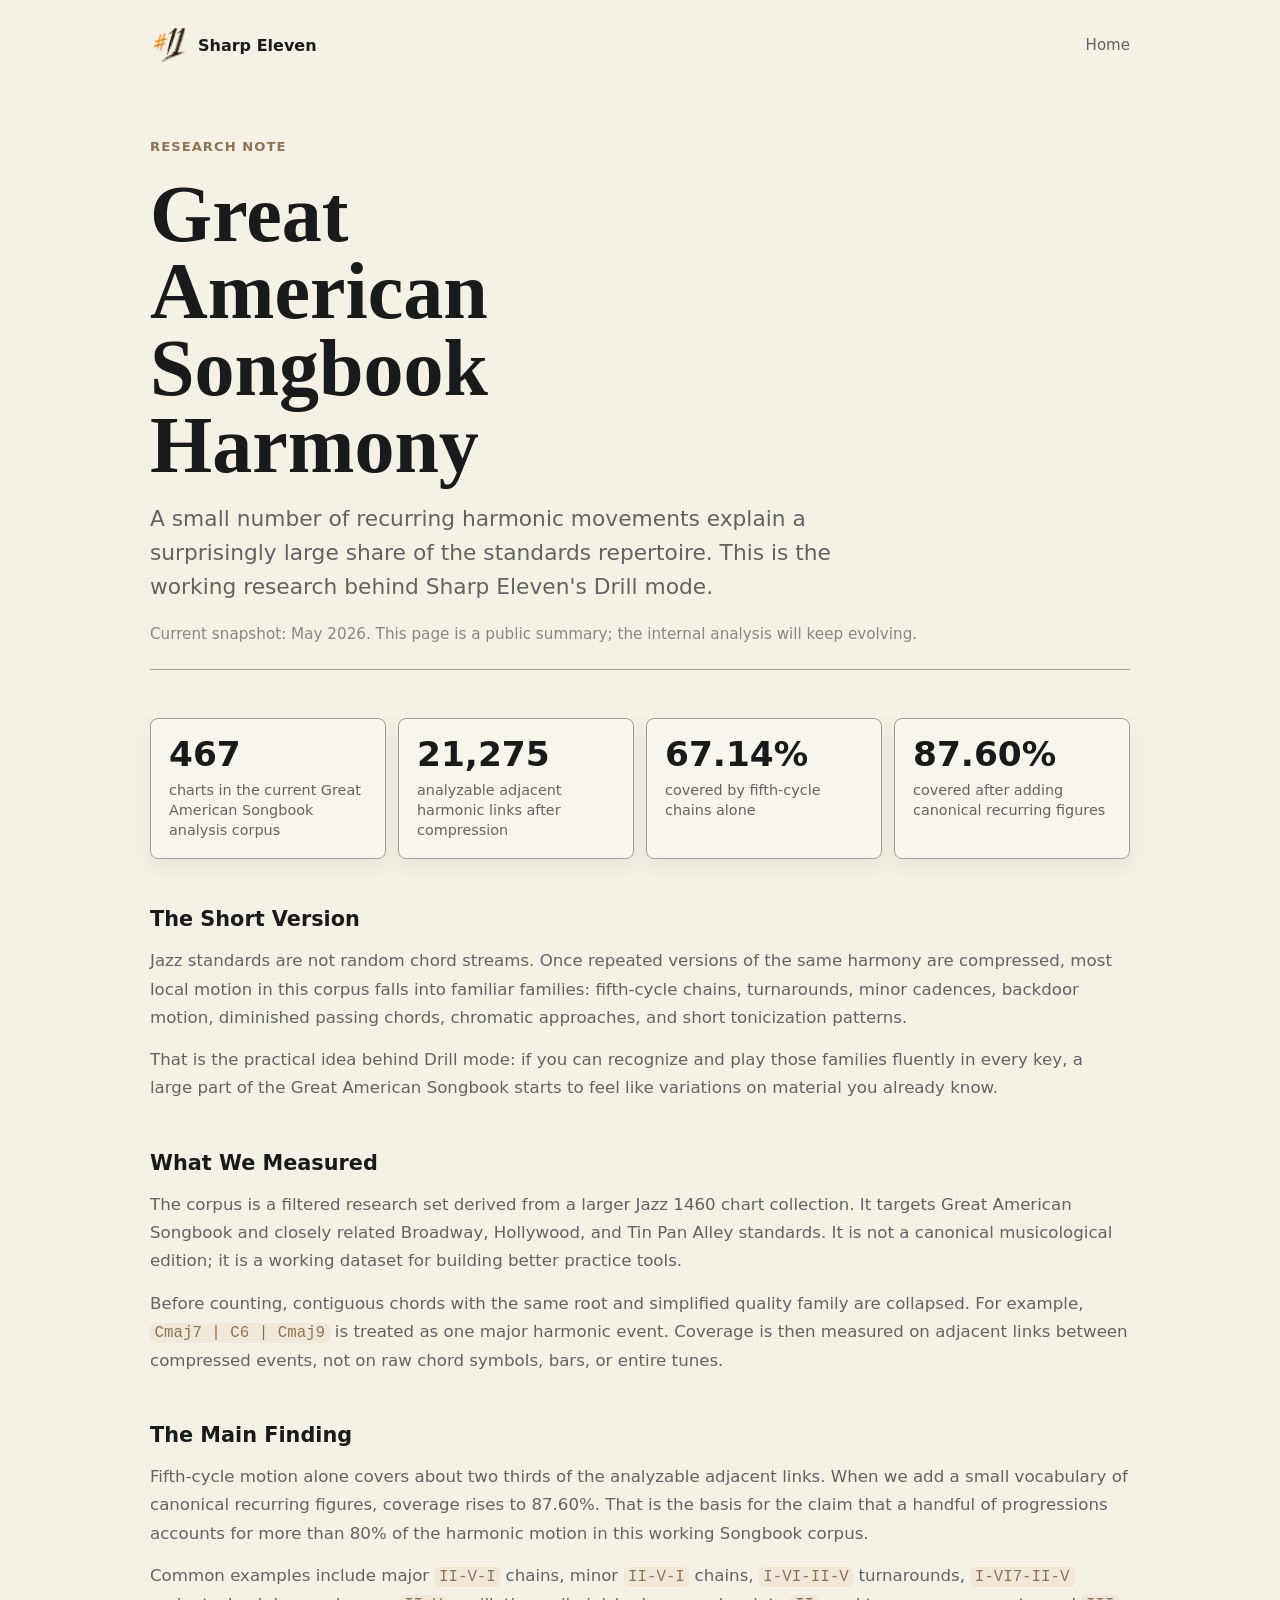
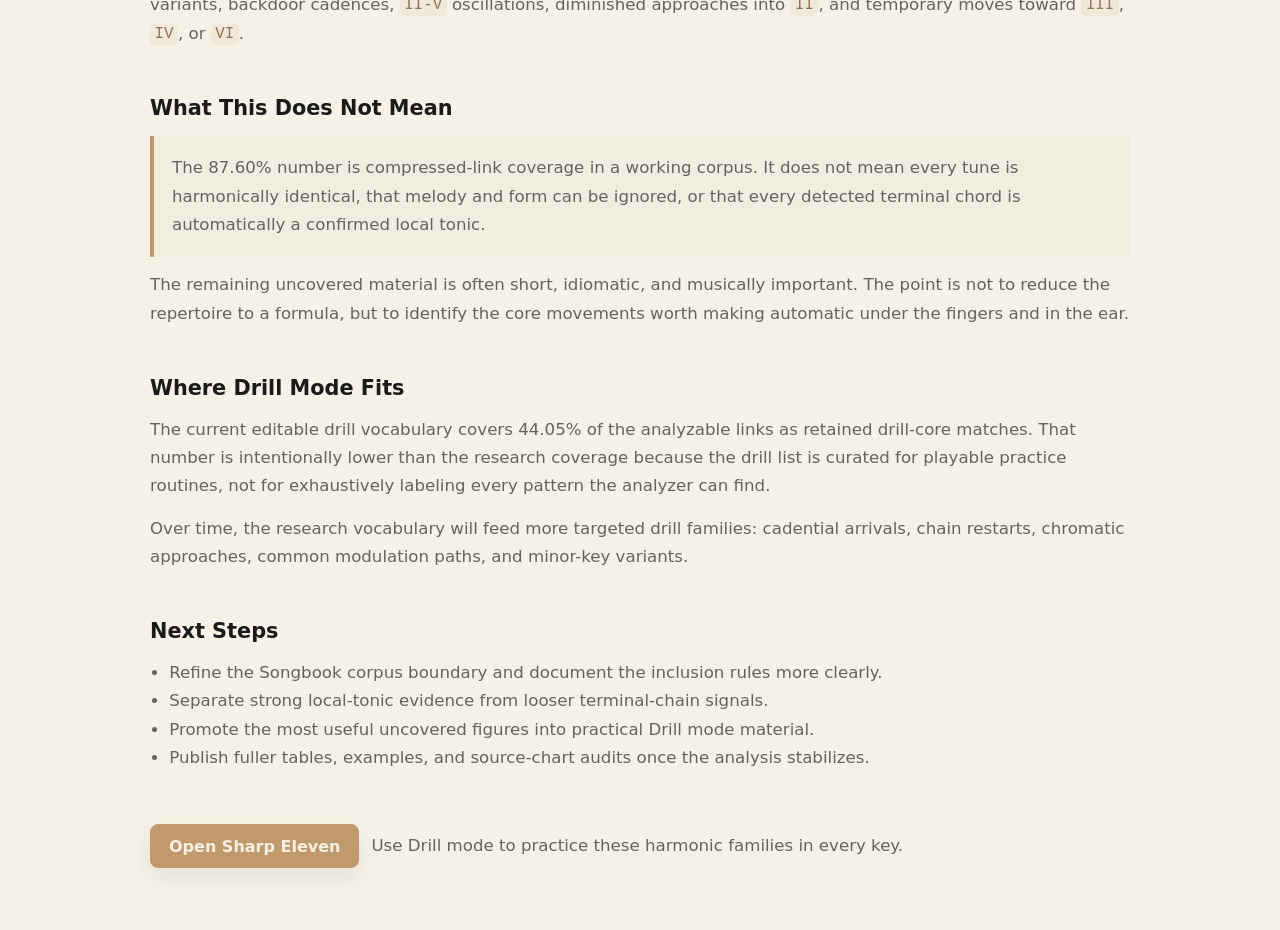
==== research/great-american-songbook-harmony/index.html @ 56c83b6d "Add Great American Songbook harmony research note" ====
<!DOCTYPE html>
<html lang="en">
<head>
  <meta charset="utf-8">
  <meta name="viewport" content="width=device-width, initial-scale=1">
  <title>Great American Songbook Harmony - Sharp Eleven</title>
  <meta name="description" content="A short Sharp Eleven research note on recurring harmonic progressions in a Great American Songbook analysis corpus.">
  <link rel="icon" href="../../favicons/favicon.ico" sizes="any">
  <link rel="icon" href="../../favicons/favicon-16x16.png" type="image/png" sizes="16x16">
  <link rel="icon" href="../../favicons/favicon-32x32.png" type="image/png" sizes="32x32">
  <link rel="icon" href="../../favicons/favicon-48x48.png" type="image/png" sizes="48x48">
  <link rel="apple-touch-icon" href="../../favicons/apple-touch-icon.png" sizes="180x180">
  <link rel="manifest" href="../../favicons/site.webmanifest">
  <meta name="theme-color" content="#f5f1e6">
  <link rel="stylesheet" href="../../theme.css">
  <style>
    :root {
      font-family: Inter, ui-sans-serif, system-ui, -apple-system, BlinkMacSystemFont, "Segoe UI", sans-serif;
    }

    * {
      box-sizing: border-box;
    }

    body {
      margin: 0;
      min-height: 100vh;
      background: var(--ui-bg);
      color: var(--ui-text);
    }

    a {
      color: var(--ui-accent-strong);
    }

    .page {
      width: min(980px, calc(100% - 32px));
      margin: 0 auto;
      padding: 26px 0 64px;
    }

    .topbar {
      display: flex;
      align-items: center;
      justify-content: space-between;
      gap: 16px;
      margin-bottom: clamp(36px, 7vw, 72px);
    }

    .brand {
      display: inline-flex;
      align-items: center;
      gap: 10px;
      color: var(--ui-text);
      font-weight: 760;
      text-decoration: none;
    }

    .brand-logo {
      width: 38px;
      height: 38px;
      object-fit: contain;
      flex: 0 0 auto;
    }

    .topbar-link {
      color: var(--ui-text-muted);
      font-size: 0.94rem;
      text-decoration: none;
    }

    main {
      display: grid;
      gap: clamp(28px, 5vw, 48px);
    }

    .article-header {
      display: grid;
      gap: 18px;
      padding-bottom: 24px;
      border-bottom: 1px solid var(--ui-border);
    }

    .eyebrow {
      margin: 0;
      color: var(--ui-accent-cool);
      font-size: 0.82rem;
      font-weight: 800;
      letter-spacing: 0.08em;
      text-transform: uppercase;
    }

    h1 {
      max-width: 12ch;
      margin: 0;
      font-family: Georgia, "Times New Roman", serif;
      font-size: clamp(2.8rem, 8vw, 5rem);
      line-height: 0.96;
      letter-spacing: 0;
    }

    .dek {
      max-width: 760px;
      margin: 0;
      color: var(--ui-text-muted);
      font-size: clamp(1.12rem, 2.4vw, 1.36rem);
      line-height: 1.58;
    }

    .meta {
      margin: 0;
      color: var(--ui-text-faint);
      font-size: 0.95rem;
      line-height: 1.5;
    }

    .stats {
      display: grid;
      grid-template-columns: repeat(4, minmax(0, 1fr));
      gap: 12px;
    }

    .stat {
      min-width: 0;
      padding: 18px;
      border: 1px solid var(--ui-border);
      border-radius: 8px;
      background: var(--ui-surface);
      box-shadow: var(--ui-control-shadow-soft);
    }

    .stat strong {
      display: block;
      color: var(--ui-text);
      font-size: clamp(1.45rem, 4vw, 2.15rem);
      line-height: 1;
    }

    .stat span {
      display: block;
      margin-top: 8px;
      color: var(--ui-text-muted);
      font-size: 0.9rem;
      line-height: 1.4;
    }

    section {
      display: grid;
      gap: 14px;
    }

    h2 {
      margin: 0;
      color: var(--ui-text);
      font-size: 1.3rem;
      line-height: 1.25;
      letter-spacing: 0;
    }

    p,
    li {
      color: var(--ui-text-muted);
      font-size: 1.04rem;
      line-height: 1.7;
    }

    p {
      margin: 0;
    }

    ul {
      margin: 0;
      padding-left: 1.2rem;
    }

    code {
      padding: 0.08rem 0.28rem;
      border-radius: 5px;
      background: var(--ui-chip-bg-subtle);
      color: var(--ui-accent-cool);
      font-size: 0.95em;
    }

    .note {
      padding: 18px;
      border-left: 4px solid var(--ui-accent);
      background: var(--ui-secondary-soft);
      color: var(--ui-text-muted);
    }

    .cta {
      display: flex;
      flex-wrap: wrap;
      gap: 12px;
      align-items: center;
      padding-top: 4px;
    }

    .button {
      min-height: 44px;
      display: inline-flex;
      align-items: center;
      justify-content: center;
      padding: 0 18px;
      border: 1px solid var(--ui-accent);
      border-radius: 8px;
      background: var(--ui-accent);
      color: var(--ui-bg);
      font-weight: 800;
      text-decoration: none;
      box-shadow: var(--ui-control-shadow);
    }

    @media (max-width: 760px) {
      .page {
        width: min(100% - 28px, 980px);
        padding-top: 20px;
      }

      .topbar {
        align-items: flex-start;
      }

      .stats {
        grid-template-columns: repeat(2, minmax(0, 1fr));
      }
    }

    @media (max-width: 460px) {
      .stats {
        grid-template-columns: 1fr;
      }
    }
  </style>
</head>
<body>
  <div class="page">
    <header class="topbar">
      <a class="brand" href="../../" aria-label="Sharp Eleven home">
        <img class="brand-logo" src="../../logo/classic-paper.png" alt="" width="256" height="256">
        <span>Sharp Eleven</span>
      </a>
      <a class="topbar-link" href="../../">Home</a>
    </header>

    <main>
      <header class="article-header">
        <p class="eyebrow">Research note</p>
        <h1>Great American Songbook Harmony</h1>
        <p class="dek">A small number of recurring harmonic movements explain a surprisingly large share of the standards repertoire. This is the working research behind Sharp Eleven's Drill mode.</p>
        <p class="meta">Current snapshot: May 2026. This page is a public summary; the internal analysis will keep evolving.</p>
      </header>

      <section class="stats" aria-label="Research summary numbers">
        <div class="stat">
          <strong>467</strong>
          <span>charts in the current Great American Songbook analysis corpus</span>
        </div>
        <div class="stat">
          <strong>21,275</strong>
          <span>analyzable adjacent harmonic links after compression</span>
        </div>
        <div class="stat">
          <strong>67.14%</strong>
          <span>covered by fifth-cycle chains alone</span>
        </div>
        <div class="stat">
          <strong>87.60%</strong>
          <span>covered after adding canonical recurring figures</span>
        </div>
      </section>

      <section>
        <h2>The Short Version</h2>
        <p>Jazz standards are not random chord streams. Once repeated versions of the same harmony are compressed, most local motion in this corpus falls into familiar families: fifth-cycle chains, turnarounds, minor cadences, backdoor motion, diminished passing chords, chromatic approaches, and short tonicization patterns.</p>
        <p>That is the practical idea behind Drill mode: if you can recognize and play those families fluently in every key, a large part of the Great American Songbook starts to feel like variations on material you already know.</p>
      </section>

      <section>
        <h2>What We Measured</h2>
        <p>The corpus is a filtered research set derived from a larger Jazz 1460 chart collection. It targets Great American Songbook and closely related Broadway, Hollywood, and Tin Pan Alley standards. It is not a canonical musicological edition; it is a working dataset for building better practice tools.</p>
        <p>Before counting, contiguous chords with the same root and simplified quality family are collapsed. For example, <code>Cmaj7 | C6 | Cmaj9</code> is treated as one major harmonic event. Coverage is then measured on adjacent links between compressed events, not on raw chord symbols, bars, or entire tunes.</p>
      </section>

      <section>
        <h2>The Main Finding</h2>
        <p>Fifth-cycle motion alone covers about two thirds of the analyzable adjacent links. When we add a small vocabulary of canonical recurring figures, coverage rises to 87.60%. That is the basis for the claim that a handful of progressions accounts for more than 80% of the harmonic motion in this working Songbook corpus.</p>
        <p>Common examples include major <code>II-V-I</code> chains, minor <code>II-V-I</code> chains, <code>I-VI-II-V</code> turnarounds, <code>I-VI7-II-V</code> variants, backdoor cadences, <code>II-V</code> oscillations, diminished approaches into <code>II</code>, and temporary moves toward <code>III</code>, <code>IV</code>, or <code>VI</code>.</p>
      </section>

      <section>
        <h2>What This Does Not Mean</h2>
        <p class="note">The 87.60% number is compressed-link coverage in a working corpus. It does not mean every tune is harmonically identical, that melody and form can be ignored, or that every detected terminal chord is automatically a confirmed local tonic.</p>
        <p>The remaining uncovered material is often short, idiomatic, and musically important. The point is not to reduce the repertoire to a formula, but to identify the core movements worth making automatic under the fingers and in the ear.</p>
      </section>

      <section>
        <h2>Where Drill Mode Fits</h2>
        <p>The current editable drill vocabulary covers 44.05% of the analyzable links as retained drill-core matches. That number is intentionally lower than the research coverage because the drill list is curated for playable practice routines, not for exhaustively labeling every pattern the analyzer can find.</p>
        <p>Over time, the research vocabulary will feed more targeted drill families: cadential arrivals, chain restarts, chromatic approaches, common modulation paths, and minor-key variants.</p>
      </section>

      <section>
        <h2>Next Steps</h2>
        <ul>
          <li>Refine the Songbook corpus boundary and document the inclusion rules more clearly.</li>
          <li>Separate strong local-tonic evidence from looser terminal-chain signals.</li>
          <li>Promote the most useful uncovered figures into practical Drill mode material.</li>
          <li>Publish fuller tables, examples, and source-chart audits once the analysis stabilizes.</li>
        </ul>
      </section>

      <section class="cta" aria-label="Practice call to action">
        <a class="button" href="../../">Open Sharp Eleven</a>
        <p>Use Drill mode to practice these harmonic families in every key.</p>
      </section>
    </main>
  </div>
</body>
</html>
---- theme.css ----
@import url("./theme-palettes.css");

:root {
  /* Palette derivation */
  --tone-paper: light-dark(white, black);
  --tone-ink: light-dark(black, white);
  --tone-raise: light-dark(white, var(--c-text));
  --tone-shadow: light-dark(var(--c-text), black);

  --c-surface: light-dark(
    color-mix(in srgb, var(--c-bg) 72%, white 28%),
    color-mix(in srgb, var(--c-bg) 94%, var(--c-text) 6%)
  );
  --c-text-weak: light-dark(
    color-mix(in srgb, var(--c-text) 66%, var(--c-bg) 34%),
    color-mix(in srgb, var(--c-text) 72%, var(--c-bg) 28%)
  );
  --c-border: light-dark(
    color-mix(in srgb, var(--c-text) 38%, var(--c-bg) 62%),
    color-mix(in srgb, var(--c-text) 18%, var(--c-bg) 82%)
  );
  --c-shadow: color-mix(in srgb, var(--tone-shadow) 16%, transparent 84%);
  --c-overlay: color-mix(in srgb, var(--c-surface) 72%, transparent 28%);

  /* Shared UI tokens */
  --ui-bg: var(--c-bg);
  --ui-page-bg: color-mix(in srgb, var(--c-bg) 88%, var(--c-surface) 12%);
  --ui-phone-frame-page-bg: light-dark(
    color-mix(in srgb, var(--c-bg) 82%, white 18%),
    color-mix(in srgb, var(--c-bg) 90%, var(--c-surface) 10%)
  );
  --ui-bg-elevated: light-dark(
    color-mix(in srgb, var(--c-bg) 85%, var(--c-surface) 15%),
    color-mix(in srgb, var(--c-bg) 74%, var(--c-surface) 26%)
  );
  --ui-bg-gradient-end: color-mix(in srgb, var(--c-bg) 75%, var(--tone-ink) 25%);
  --ui-surface: var(--c-surface);
  --ui-surface-strong: color-mix(in srgb, var(--c-surface) 88%, var(--tone-ink) 12%);
  --ui-surface-control: color-mix(in srgb, var(--c-surface) 85%, var(--tone-ink) 15%);
  --ui-surface-input: light-dark(
    color-mix(in srgb, var(--c-surface) 70%, white 30%),
    color-mix(in srgb, var(--c-surface) 94%, var(--c-text) 6%)
  );
  --ui-surface-muted: color-mix(in srgb, var(--c-surface) 70%, var(--c-bg) 30%);
  --ui-text: var(--c-text);
  --ui-text-muted: var(--c-text-weak);
  --ui-text-soft: color-mix(in srgb, var(--c-text) 90%, var(--c-text-weak) 10%);
  --ui-text-faint: color-mix(in srgb, var(--c-text-weak) 75%, var(--c-bg) 25%);
  --ui-text-inverse: var(--c-bg);
  --ui-border: var(--c-border);
  --ui-border-strong: color-mix(in srgb, var(--c-border) 78%, var(--tone-raise) 22%);
  --ui-accent: var(--c-accent);
  --ui-accent-strong: color-mix(in srgb, var(--c-accent) 84%, var(--tone-ink) 16%);
  --ui-accent-warm: color-mix(in srgb, var(--c-accent) 86%, var(--c-secondary) 14%);
  --ui-accent-cool: color-mix(in srgb, var(--c-accent) 70%, var(--c-text) 30%);
  --ui-secondary: var(--c-secondary);
  --ui-secondary-strong: color-mix(in srgb, var(--c-secondary) 70%, var(--c-accent) 30%);
  --ui-secondary-soft: color-mix(in srgb, var(--c-secondary) 16%, transparent 84%);
  --ui-danger: var(--c-danger);
  --ui-focus-ring: color-mix(in srgb, var(--c-accent) 85%, transparent 15%);
  --ui-shadow-color-soft: color-mix(in srgb, var(--c-shadow) 82%, transparent 18%);
  --ui-shadow-color-strong: var(--c-shadow);
  --ui-shadow-soft: 0 10px 24px var(--ui-shadow-color-soft);
  --ui-shadow-strong: 0 24px 60px var(--ui-shadow-color-strong);
  --ui-glow-accent-subtle: color-mix(in srgb, var(--c-accent) 92%, transparent 8%);
  --ui-glow-accent: color-mix(in srgb, var(--c-accent) 84%, transparent 16%);
  --ui-glow-cool: color-mix(in srgb, var(--ui-accent-strong) 84%, var(--tone-raise) 16%);
  --ui-overlay-backdrop: color-mix(in srgb, var(--c-overlay) 100%, transparent 0%);
  --ui-overlay-panel: color-mix(in srgb, var(--c-overlay) 80%, var(--c-bg) 20%);
  --ui-overlay-card: linear-gradient(180deg, color-mix(in srgb, var(--c-overlay) 60%, var(--tone-ink) 40%) 0%, var(--ui-overlay-panel) 100%);
  --ui-welcome-card: linear-gradient(135deg, color-mix(in srgb, var(--c-bg) 70%, var(--c-surface) 30%) 0%, color-mix(in srgb, var(--c-surface) 60%, var(--tone-ink) 40%) 100%);

  /* Reusable controls and screen chrome */
  --ui-stage-bg: light-dark(
    color-mix(in srgb, var(--c-bg) 72%, var(--c-surface) 28%),
    color-mix(in srgb, var(--c-bg) 45%, var(--c-surface) 55%)
  );
  --ui-stage-highlight: light-dark(
    color-mix(in srgb, var(--ui-stage-bg) 86%, white 14%),
    color-mix(in srgb, var(--ui-stage-bg) 94%, var(--c-text) 6%)
  );
  --ui-control-bg: light-dark(
    color-mix(in srgb, var(--c-surface) 70%, white 30%),
    var(--c-surface)
  );
  --ui-control-active-bg: light-dark(
    color-mix(in srgb, var(--c-surface) 52%, white 48%),
    color-mix(in srgb, var(--c-surface) 96%, var(--c-text) 4%)
  );
  --ui-control-muted-bg: color-mix(in srgb, var(--ui-control-bg) 72%, transparent 28%);
  --ui-control-line: color-mix(in srgb, var(--ui-text) 10%, transparent 90%);
  --ui-control-line-strong: color-mix(in srgb, var(--ui-text) 16%, transparent 84%);
  --ui-control-shadow-color: light-dark(
    color-mix(in srgb, var(--ui-shadow-color-soft) 55%, transparent 45%),
    color-mix(in srgb, black 18%, transparent 82%)
  );
  --ui-control-shadow-color-soft: light-dark(
    color-mix(in srgb, var(--ui-shadow-color-soft) 48%, transparent 52%),
    color-mix(in srgb, black 18%, transparent 82%)
  );
  --ui-control-shadow: 0 10px 22px var(--ui-control-shadow-color);
  --ui-control-shadow-soft: 0 7px 18px var(--ui-control-shadow-color-soft);
  --ui-stage-shadow: 0 14px 32px light-dark(
    color-mix(in srgb, var(--ui-shadow-color-soft) 52%, transparent 48%),
    color-mix(in srgb, black 20%, transparent 80%)
  );
  --ui-phone-frame-shadow: 0 18px 42px color-mix(in srgb, var(--ui-shadow-color-soft) 55%, transparent 45%);
  --ui-inset-border: color-mix(in srgb, white 12%, transparent 88%);
  --ui-inset-border-strong: color-mix(in srgb, white 18%, transparent 82%);
  --ui-inset-border-hover: color-mix(in srgb, white 22%, transparent 78%);
  --ui-translucent-surface: color-mix(in srgb, white 4%, transparent 96%);
  --ui-translucent-surface-hover: color-mix(in srgb, white 8%, transparent 92%);

  --ui-chip-bg: color-mix(in srgb, var(--c-accent) 14%, transparent 86%);
  --ui-chip-bg-hover: color-mix(in srgb, var(--c-accent) 20%, transparent 80%);
  --ui-chip-bg-subtle: color-mix(in srgb, var(--c-accent) 10%, transparent 90%);
  --ui-chip-bg-strong: color-mix(in srgb, var(--c-accent) 24%, transparent 76%);
  --ui-chip-border: color-mix(in srgb, var(--c-accent) 28%, transparent 72%);
  --ui-chip-border-hover: color-mix(in srgb, var(--c-accent) 34%, transparent 66%);
  --ui-chip-border-strong: color-mix(in srgb, var(--c-accent) 40%, transparent 60%);
  --ui-field-focus: color-mix(in srgb, var(--ui-focus-ring) 16%, transparent 84%);
  --ui-danger-bg: color-mix(in srgb, var(--c-danger) 14%, transparent 86%);
  --ui-danger-bg-hover: color-mix(in srgb, var(--c-danger) 20%, transparent 80%);
  --ui-danger-bg-soft: color-mix(in srgb, var(--c-danger) 10%, transparent 90%);
  --ui-danger-border: color-mix(in srgb, var(--c-danger) 28%, transparent 72%);
  --ui-danger-border-hover: color-mix(in srgb, var(--c-danger) 36%, transparent 64%);
  --ui-danger-text: color-mix(in srgb, var(--c-danger) 80%, var(--c-text) 20%);
  --ui-warning-bg: var(--c-secondary);
  --ui-warning-bg-hover: color-mix(in srgb, var(--c-secondary) 84%, var(--c-accent) 16%);
  --ui-warning-border: color-mix(in srgb, var(--c-accent) 42%, var(--c-secondary) 58%);
  --ui-warning-border-hover: color-mix(in srgb, var(--c-accent) 56%, var(--c-secondary) 44%);
  --ui-warning-text: var(--c-accent);
  --ui-white-border: var(--ui-inset-border);
  --ui-white-border-hover: var(--ui-inset-border-hover);
  --ui-white-surface: var(--ui-translucent-surface);
  --ui-white-surface-hover: var(--ui-translucent-surface-hover);
  --ui-text-decoration: color-mix(in srgb, var(--c-text) 18%, transparent 82%);
  --ui-text-decoration-hover: color-mix(in srgb, var(--c-text) 45%, transparent 55%);

  --key-white-text: color-mix(in srgb, var(--ui-accent-cool) 58%, var(--c-text) 42%);
  --key-white-selected-text: color-mix(in srgb, var(--ui-accent-cool) 70%, var(--c-text) 30%);
  --key-white-bg: linear-gradient(180deg, color-mix(in srgb, white 98%, var(--c-secondary) 2%), color-mix(in srgb, var(--c-secondary) 42%, white 58%));
  --key-white-selected-bg: linear-gradient(180deg, color-mix(in srgb, var(--c-secondary) 88%, white 12%), var(--c-secondary));
  --key-black-text: color-mix(in srgb, white 96%, var(--c-secondary) 4%);
  --key-black-bg: linear-gradient(180deg, color-mix(in srgb, var(--c-text) 72%, var(--c-bg) 28%), color-mix(in srgb, black 78%, var(--c-bg) 22%));
  --key-black-selected-bg: linear-gradient(180deg, var(--c-accent), var(--ui-accent-strong));
}

.app-back-button {
  width: 38px;
  height: 38px;
  display: inline-flex;
  align-items: center;
  justify-content: center;
  flex: 0 0 auto;
  padding: 0;
  box-sizing: border-box;
  border: 0;
  border-radius: 999px;
  color: var(--ui-accent);
  background: transparent;
  box-shadow: none;
  text-decoration: none;
  line-height: 1;
  cursor: pointer;
  touch-action: manipulation;
  user-select: none;
  -webkit-user-select: none;
  -webkit-tap-highlight-color: transparent;
  -webkit-touch-callout: none;
}

.app-back-button:focus,
.app-back-button:focus-visible,
.app-back-button:active {
  outline: none;
  box-shadow: none;
  background: transparent;
}

.app-back-button span {
  width: 17px;
  height: 17px;
  display: block;
  margin-left: 5px;
  transform: rotate(45deg);
  border-left: 3px solid currentColor;
  border-bottom: 3px solid currentColor;
}

.app-back-button-floating {
  position: fixed;
  top: calc(0.5rem + env(safe-area-inset-top));
  left: max(0px, env(safe-area-inset-left));
  z-index: 10;
  margin: 0;
}
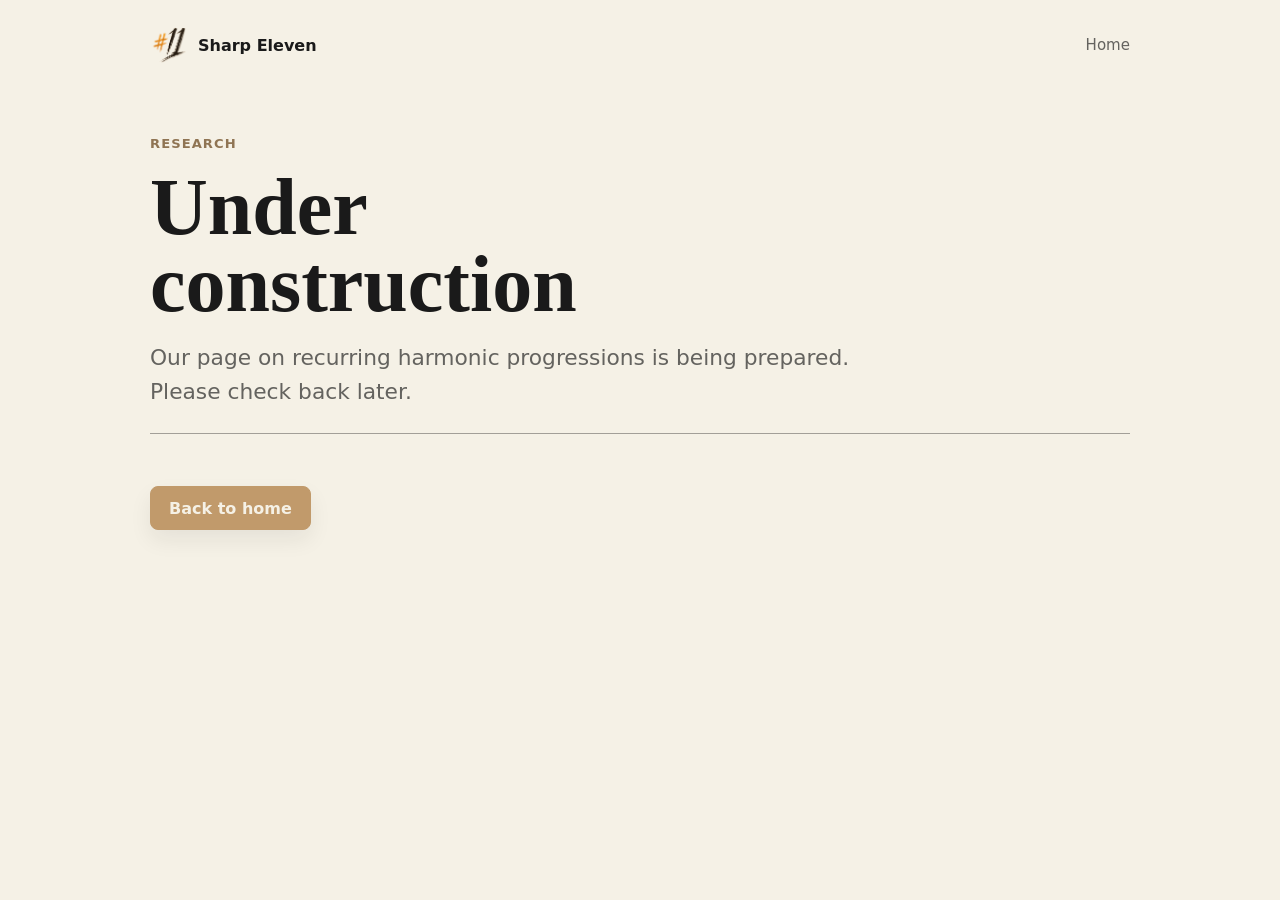
==== commit 49f681b3: "Replace provisional harmony research report with construction page" ====
--- a/research/great-american-songbook-harmony/index.html
+++ b/research/great-american-songbook-harmony/index.html
@@ -3,8 +3,8 @@
 <head>
   <meta charset="utf-8">
   <meta name="viewport" content="width=device-width, initial-scale=1">
-  <title>Great American Songbook Harmony - Sharp Eleven</title>
-  <meta name="description" content="A short Sharp Eleven research note on recurring harmonic progressions in a Great American Songbook analysis corpus.">
+  <title>Research - Under construction - Sharp Eleven</title>
+  <meta name="description" content="Our page on recurring harmonic progressions is under construction.">
   <link rel="icon" href="../../favicons/favicon.ico" sizes="any">
   <link rel="icon" href="../../favicons/favicon-16x16.png" type="image/png" sizes="16x16">
   <link rel="icon" href="../../favicons/favicon-32x32.png" type="image/png" sizes="32x32">
@@ -107,87 +107,6 @@
       line-height: 1.58;
     }
 
-    .meta {
-      margin: 0;
-      color: var(--ui-text-faint);
-      font-size: 0.95rem;
-      line-height: 1.5;
-    }
-
-    .stats {
-      display: grid;
-      grid-template-columns: repeat(4, minmax(0, 1fr));
-      gap: 12px;
-    }
-
-    .stat {
-      min-width: 0;
-      padding: 18px;
-      border: 1px solid var(--ui-border);
-      border-radius: 8px;
-      background: var(--ui-surface);
-      box-shadow: var(--ui-control-shadow-soft);
-    }
-
-    .stat strong {
-      display: block;
-      color: var(--ui-text);
-      font-size: clamp(1.45rem, 4vw, 2.15rem);
-      line-height: 1;
-    }
-
-    .stat span {
-      display: block;
-      margin-top: 8px;
-      color: var(--ui-text-muted);
-      font-size: 0.9rem;
-      line-height: 1.4;
-    }
-
-    section {
-      display: grid;
-      gap: 14px;
-    }
-
-    h2 {
-      margin: 0;
-      color: var(--ui-text);
-      font-size: 1.3rem;
-      line-height: 1.25;
-      letter-spacing: 0;
-    }
-
-    p,
-    li {
-      color: var(--ui-text-muted);
-      font-size: 1.04rem;
-      line-height: 1.7;
-    }
-
-    p {
-      margin: 0;
-    }
-
-    ul {
-      margin: 0;
-      padding-left: 1.2rem;
-    }
-
-    code {
-      padding: 0.08rem 0.28rem;
-      border-radius: 5px;
-      background: var(--ui-chip-bg-subtle);
-      color: var(--ui-accent-cool);
-      font-size: 0.95em;
-    }
-
-    .note {
-      padding: 18px;
-      border-left: 4px solid var(--ui-accent);
-      background: var(--ui-secondary-soft);
-      color: var(--ui-text-muted);
-    }
-
     .cta {
       display: flex;
       flex-wrap: wrap;
@@ -221,16 +140,8 @@
         align-items: flex-start;
       }
 
-      .stats {
-        grid-template-columns: repeat(2, minmax(0, 1fr));
-      }
     }
 
-    @media (max-width: 460px) {
-      .stats {
-        grid-template-columns: 1fr;
-      }
-    }
   </style>
 </head>
 <body>
@@ -245,75 +156,13 @@
 
     <main>
       <header class="article-header">
-        <p class="eyebrow">Research note</p>
-        <h1>Great American Songbook Harmony</h1>
-        <p class="dek">A small number of recurring harmonic movements explain a surprisingly large share of the standards repertoire. This is the working research behind Sharp Eleven's Drill mode.</p>
-        <p class="meta">Current snapshot: May 2026. This page is a public summary; the internal analysis will keep evolving.</p>
+        <p class="eyebrow">Research</p>
+        <h1>Under construction</h1>
+        <p class="dek">Our page on recurring harmonic progressions is being prepared. Please check back later.</p>
       </header>
-
-      <section class="stats" aria-label="Research summary numbers">
-        <div class="stat">
-          <strong>467</strong>
-          <span>charts in the current Great American Songbook analysis corpus</span>
-        </div>
-        <div class="stat">
-          <strong>21,275</strong>
-          <span>analyzable adjacent harmonic links after compression</span>
-        </div>
-        <div class="stat">
-          <strong>67.14%</strong>
-          <span>covered by fifth-cycle chains alone</span>
-        </div>
-        <div class="stat">
-          <strong>87.60%</strong>
-          <span>covered after adding canonical recurring figures</span>
-        </div>
-      </section>
-
-      <section>
-        <h2>The Short Version</h2>
-        <p>Jazz standards are not random chord streams. Once repeated versions of the same harmony are compressed, most local motion in this corpus falls into familiar families: fifth-cycle chains, turnarounds, minor cadences, backdoor motion, diminished passing chords, chromatic approaches, and short tonicization patterns.</p>
-        <p>That is the practical idea behind Drill mode: if you can recognize and play those families fluently in every key, a large part of the Great American Songbook starts to feel like variations on material you already know.</p>
-      </section>
-
-      <section>
-        <h2>What We Measured</h2>
-        <p>The corpus is a filtered research set derived from a larger Jazz 1460 chart collection. It targets Great American Songbook and closely related Broadway, Hollywood, and Tin Pan Alley standards. It is not a canonical musicological edition; it is a working dataset for building better practice tools.</p>
-        <p>Before counting, contiguous chords with the same root and simplified quality family are collapsed. For example, <code>Cmaj7 | C6 | Cmaj9</code> is treated as one major harmonic event. Coverage is then measured on adjacent links between compressed events, not on raw chord symbols, bars, or entire tunes.</p>
-      </section>
-
-      <section>
-        <h2>The Main Finding</h2>
-        <p>Fifth-cycle motion alone covers about two thirds of the analyzable adjacent links. When we add a small vocabulary of canonical recurring figures, coverage rises to 87.60%. That is the basis for the claim that a handful of progressions accounts for more than 80% of the harmonic motion in this working Songbook corpus.</p>
-        <p>Common examples include major <code>II-V-I</code> chains, minor <code>II-V-I</code> chains, <code>I-VI-II-V</code> turnarounds, <code>I-VI7-II-V</code> variants, backdoor cadences, <code>II-V</code> oscillations, diminished approaches into <code>II</code>, and temporary moves toward <code>III</code>, <code>IV</code>, or <code>VI</code>.</p>
-      </section>
-
-      <section>
-        <h2>What This Does Not Mean</h2>
-        <p class="note">The 87.60% number is compressed-link coverage in a working corpus. It does not mean every tune is harmonically identical, that melody and form can be ignored, or that every detected terminal chord is automatically a confirmed local tonic.</p>
-        <p>The remaining uncovered material is often short, idiomatic, and musically important. The point is not to reduce the repertoire to a formula, but to identify the core movements worth making automatic under the fingers and in the ear.</p>
-      </section>
-
-      <section>
-        <h2>Where Drill Mode Fits</h2>
-        <p>The current editable drill vocabulary covers 44.05% of the analyzable links as retained drill-core matches. That number is intentionally lower than the research coverage because the drill list is curated for playable practice routines, not for exhaustively labeling every pattern the analyzer can find.</p>
-        <p>Over time, the research vocabulary will feed more targeted drill families: cadential arrivals, chain restarts, chromatic approaches, common modulation paths, and minor-key variants.</p>
-      </section>
-
-      <section>
-        <h2>Next Steps</h2>
-        <ul>
-          <li>Refine the Songbook corpus boundary and document the inclusion rules more clearly.</li>
-          <li>Separate strong local-tonic evidence from looser terminal-chain signals.</li>
-          <li>Promote the most useful uncovered figures into practical Drill mode material.</li>
-          <li>Publish fuller tables, examples, and source-chart audits once the analysis stabilizes.</li>
-        </ul>
-      </section>
-
-      <section class="cta" aria-label="Practice call to action">
-        <a class="button" href="../../">Open Sharp Eleven</a>
-        <p>Use Drill mode to practice these harmonic families in every key.</p>
-      </section>
+      <div class="cta">
+        <a class="button" href="../../">Back to home</a>
+      </div>
     </main>
   </div>
 </body>
